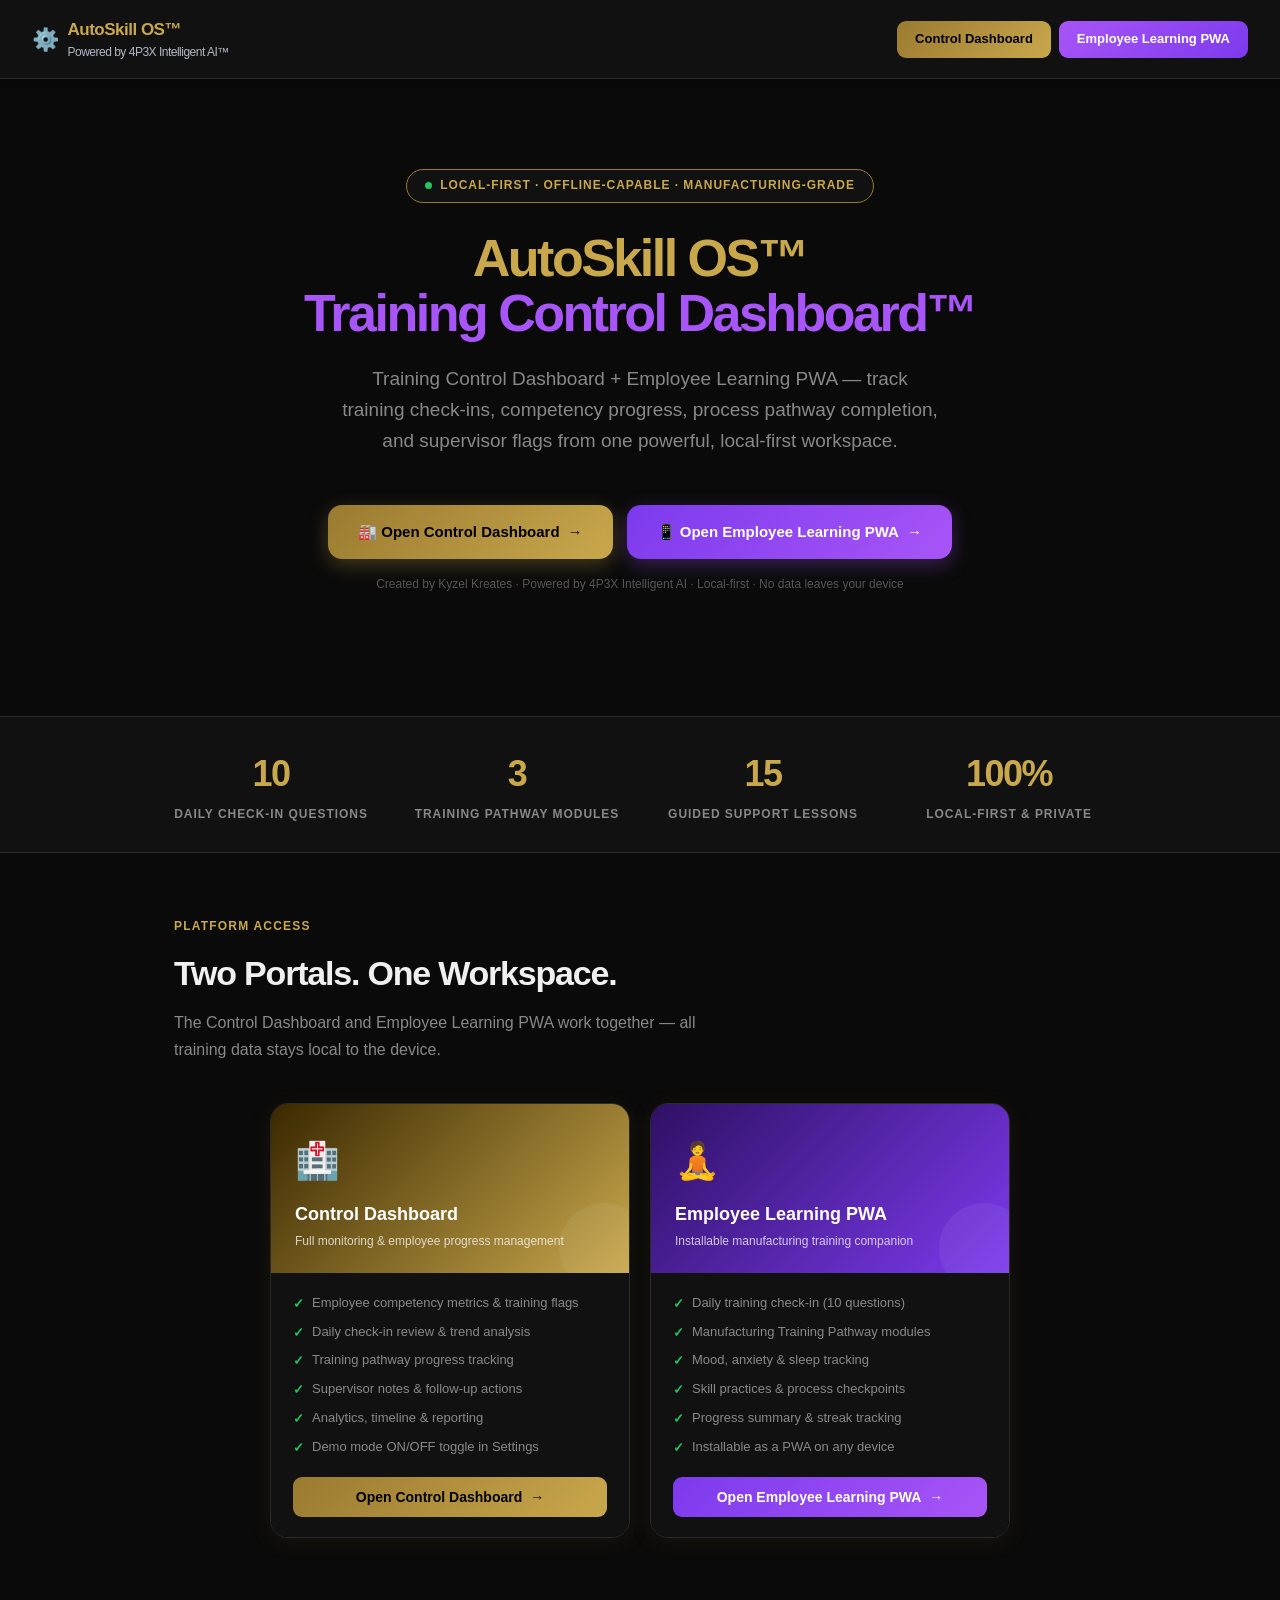
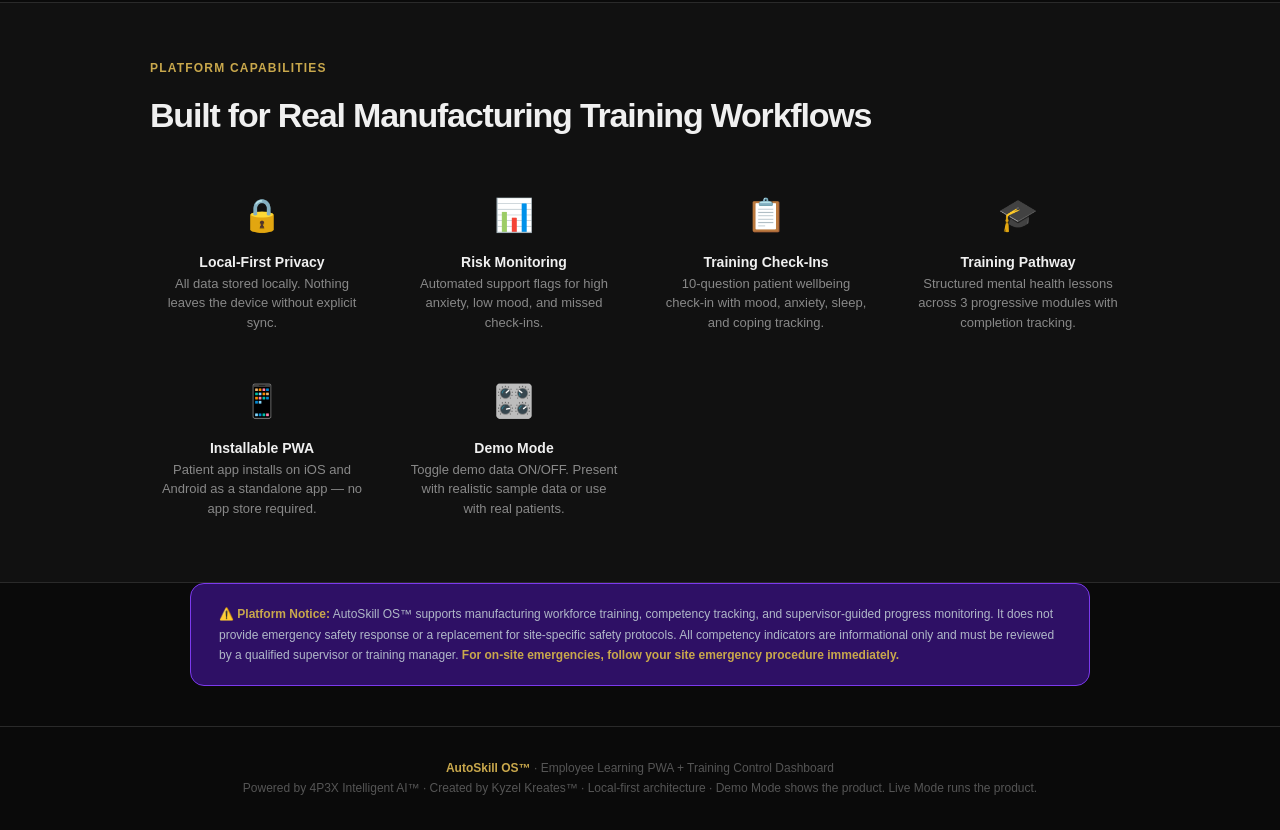
==== index.html @ 9d821fab "Auto-commit agent changes" ====
<!DOCTYPE html>
<html lang="en">
<head>
<meta charset="UTF-8"/>
  <link rel="apple-touch-icon" sizes="180x180" href="icons/tl-180.png"/>
  <link rel="apple-touch-icon" sizes="152x152" href="icons/tl-152.png"/>
  <link rel="apple-touch-icon" sizes="144x144" href="icons/tl-144.png"/>
  <link rel="icon" type="image/png" sizes="32x32" href="icons/tl-96.png"/>
  <link rel="icon" type="image/png" sizes="192x192" href="icons/tl-192.png"/>
  <meta name="apple-mobile-web-app-capable" content="yes"/>
  <meta name="apple-mobile-web-app-status-bar-style" content="black-translucent"/>
  <meta name="apple-mobile-web-app-title" content="AutoSkill OS™"/>
  <meta name="msapplication-TileImage" content="icons/tl-144.png"/>
  <meta name="msapplication-TileColor" content="#0a0a0a"/>
<meta http-equiv="refresh" content="0; url=ap3x/demo/index.html"/>
<title>AutoSkill OS™</title>
</head>
<body>
  <div style="text-align:center;padding:20px"><img src="icons/tl-512.png" alt="AutoSkill OS™" style="width:120px;height:120px;border-radius:16px"/></div>
<script>window.location.replace("ap3x/demo/index.html");</script>
<p>Redirecting… <a href="ap3x/demo/index.html">Click here if not redirected</a></p>
</body>
</html>
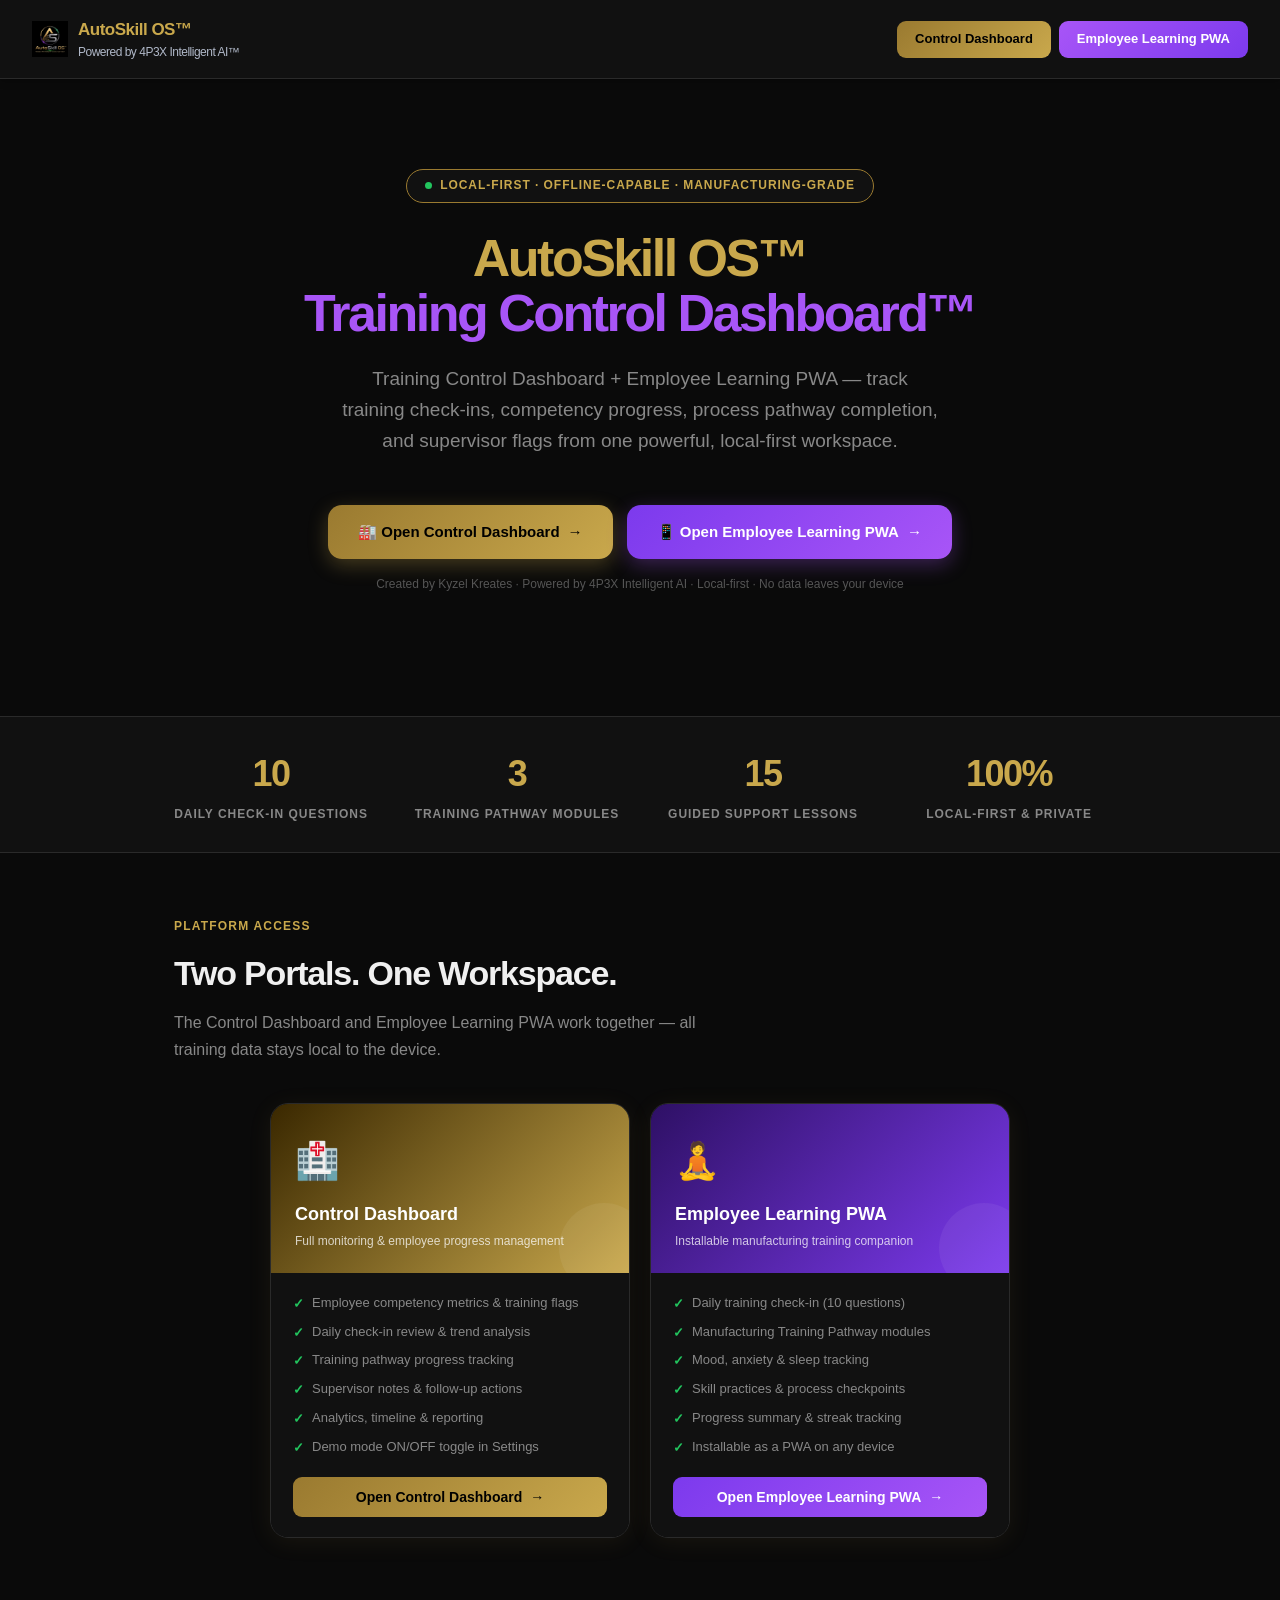
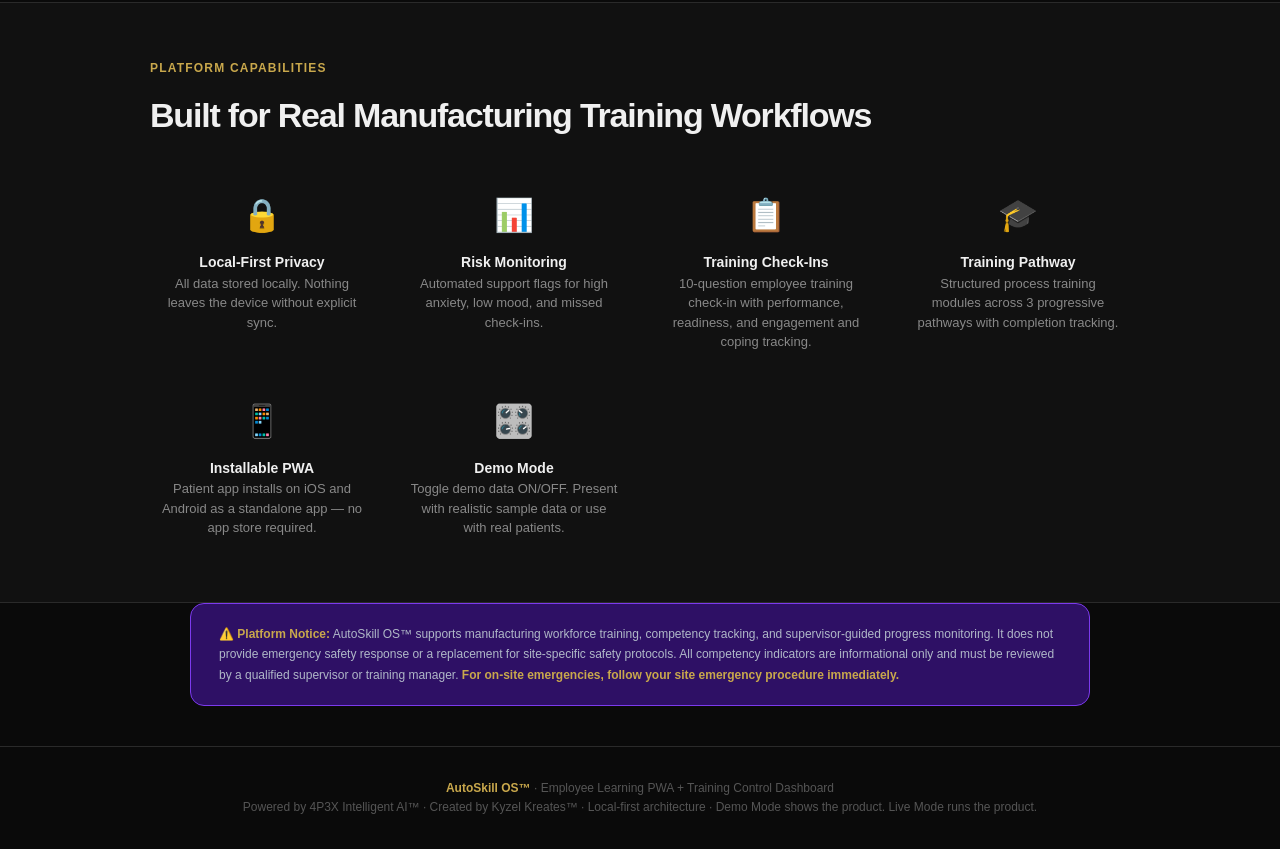
==== commit 97d67a26: "Auto-commit agent changes" ====
--- a/index.html
+++ b/index.html
@@ -2,21 +2,25 @@
 <html lang="en">
 <head>
 <meta charset="UTF-8"/>
-  <link rel="apple-touch-icon" sizes="180x180" href="icons/tl-180.png"/>
-  <link rel="apple-touch-icon" sizes="152x152" href="icons/tl-152.png"/>
-  <link rel="apple-touch-icon" sizes="144x144" href="icons/tl-144.png"/>
-  <link rel="icon" type="image/png" sizes="32x32" href="icons/tl-96.png"/>
-  <link rel="icon" type="image/png" sizes="192x192" href="icons/tl-192.png"/>
+  <link rel="icon" type="image/x-icon"     href="icons/favicon.ico"/>
+  <link rel="icon" type="image/png" sizes="32x32"    href="icons/as-favicon-32.png"/>
+  <link rel="icon" type="image/png" sizes="192x192"  href="icons/as-192.png"/>
+  <link rel="icon" type="image/png" sizes="512x512"  href="icons/as-512.png"/>
+  <link rel="apple-touch-icon" sizes="180x180"       href="icons/as-apple-touch.png"/>
+  <link rel="apple-touch-icon" sizes="152x152"       href="icons/as-152.png"/>
+  <link rel="apple-touch-icon" sizes="144x144"       href="icons/as-144.png"/>
+  <meta name="apple-mobile-web-app-title"            content="AutoSkill OS™"/>
+  <meta name="msapplication-TileImage"               content="icons/as-144.png"/>
+  <meta name="msapplication-TileColor"               content="#0a0a0a"/>
+  <meta name="msapplication-square150x150logo"       content="icons/as-152.png"/>
+  <meta name="msapplication-square310x310logo"       content="icons/as-512.png"/>
   <meta name="apple-mobile-web-app-capable" content="yes"/>
   <meta name="apple-mobile-web-app-status-bar-style" content="black-translucent"/>
-  <meta name="apple-mobile-web-app-title" content="AutoSkill OS™"/>
-  <meta name="msapplication-TileImage" content="icons/tl-144.png"/>
-  <meta name="msapplication-TileColor" content="#0a0a0a"/>
 <meta http-equiv="refresh" content="0; url=ap3x/demo/index.html"/>
 <title>AutoSkill OS™</title>
 </head>
 <body>
-  <div style="text-align:center;padding:20px"><img src="icons/tl-512.png" alt="AutoSkill OS™" style="width:120px;height:120px;border-radius:16px"/></div>
+  <div style="text-align:center;padding:20px"><img src="icons/as-logo.png" alt="AutoSkill OS™" style="width:120px;height:120px;object-fit:contain"/></div>
 <script>window.location.replace("ap3x/demo/index.html");</script>
 <p>Redirecting… <a href="ap3x/demo/index.html">Click here if not redirected</a></p>
 </body>
